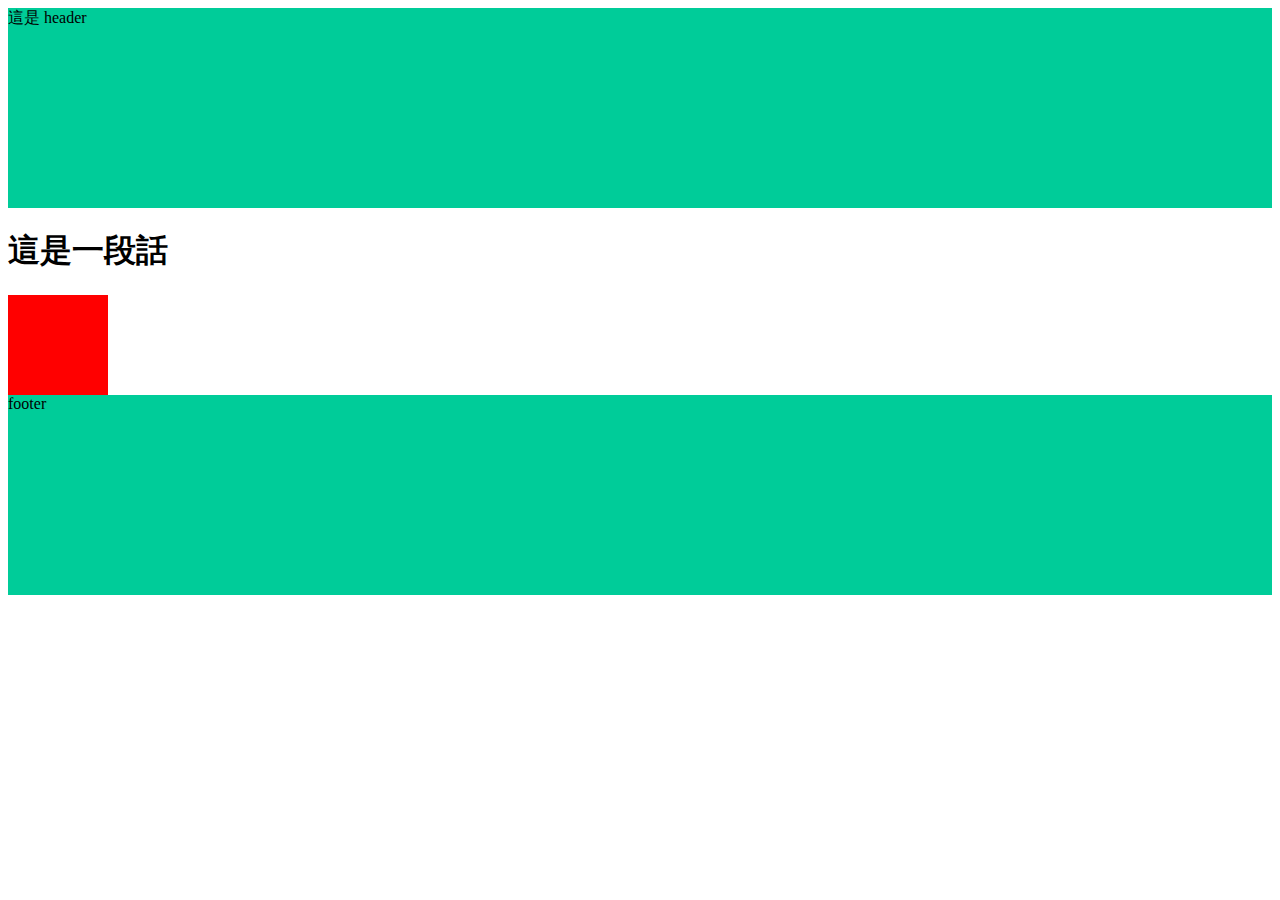
==== index.html @ 110926a9 "Update 2021-07-11T13:40:44.029Z" ====
<!DOCTYPE html>
<html lang="en">

<head>
  <meta charset="UTF-8">
  <meta name="viewport" content="width=device-width, initial-scale=1.0">
  <meta http-equiv="X-UA-Compatible" content="ie=edge">
  <title>首頁</title>
  <link rel="stylesheet" href="./assets/style/all.css">
</head>

<body>
  <header class="header">
    這是 header
  </header>

  
<h1>
  這是一段話
</h1>

<div class="box"></div>

  <footer class="footer">
    footer
  </footer>
  <script src="./assets/js/vendors.js"></script>
  <script src="./assets/js/all.js"></script>
</body>

</html>
---- assets/style/all.css ----
.header {
  height: 200px;
  background-color: #00cc99; }

.footer {
  height: 200px;
  background-color: #00cc99; }

.box {
  width: 100px;
  height: 100px;
  background-color: red;
  display: -webkit-box;
  display: -ms-flexbox;
  display: flex;
  -webkit-transition: all 0.5s;
  -o-transition: all 0.5s;
  transition: all 0.5s; }
  .box:hover {
    width: 200px;
    background-color: #00cc99; }

/*# sourceMappingURL=all.css.map */
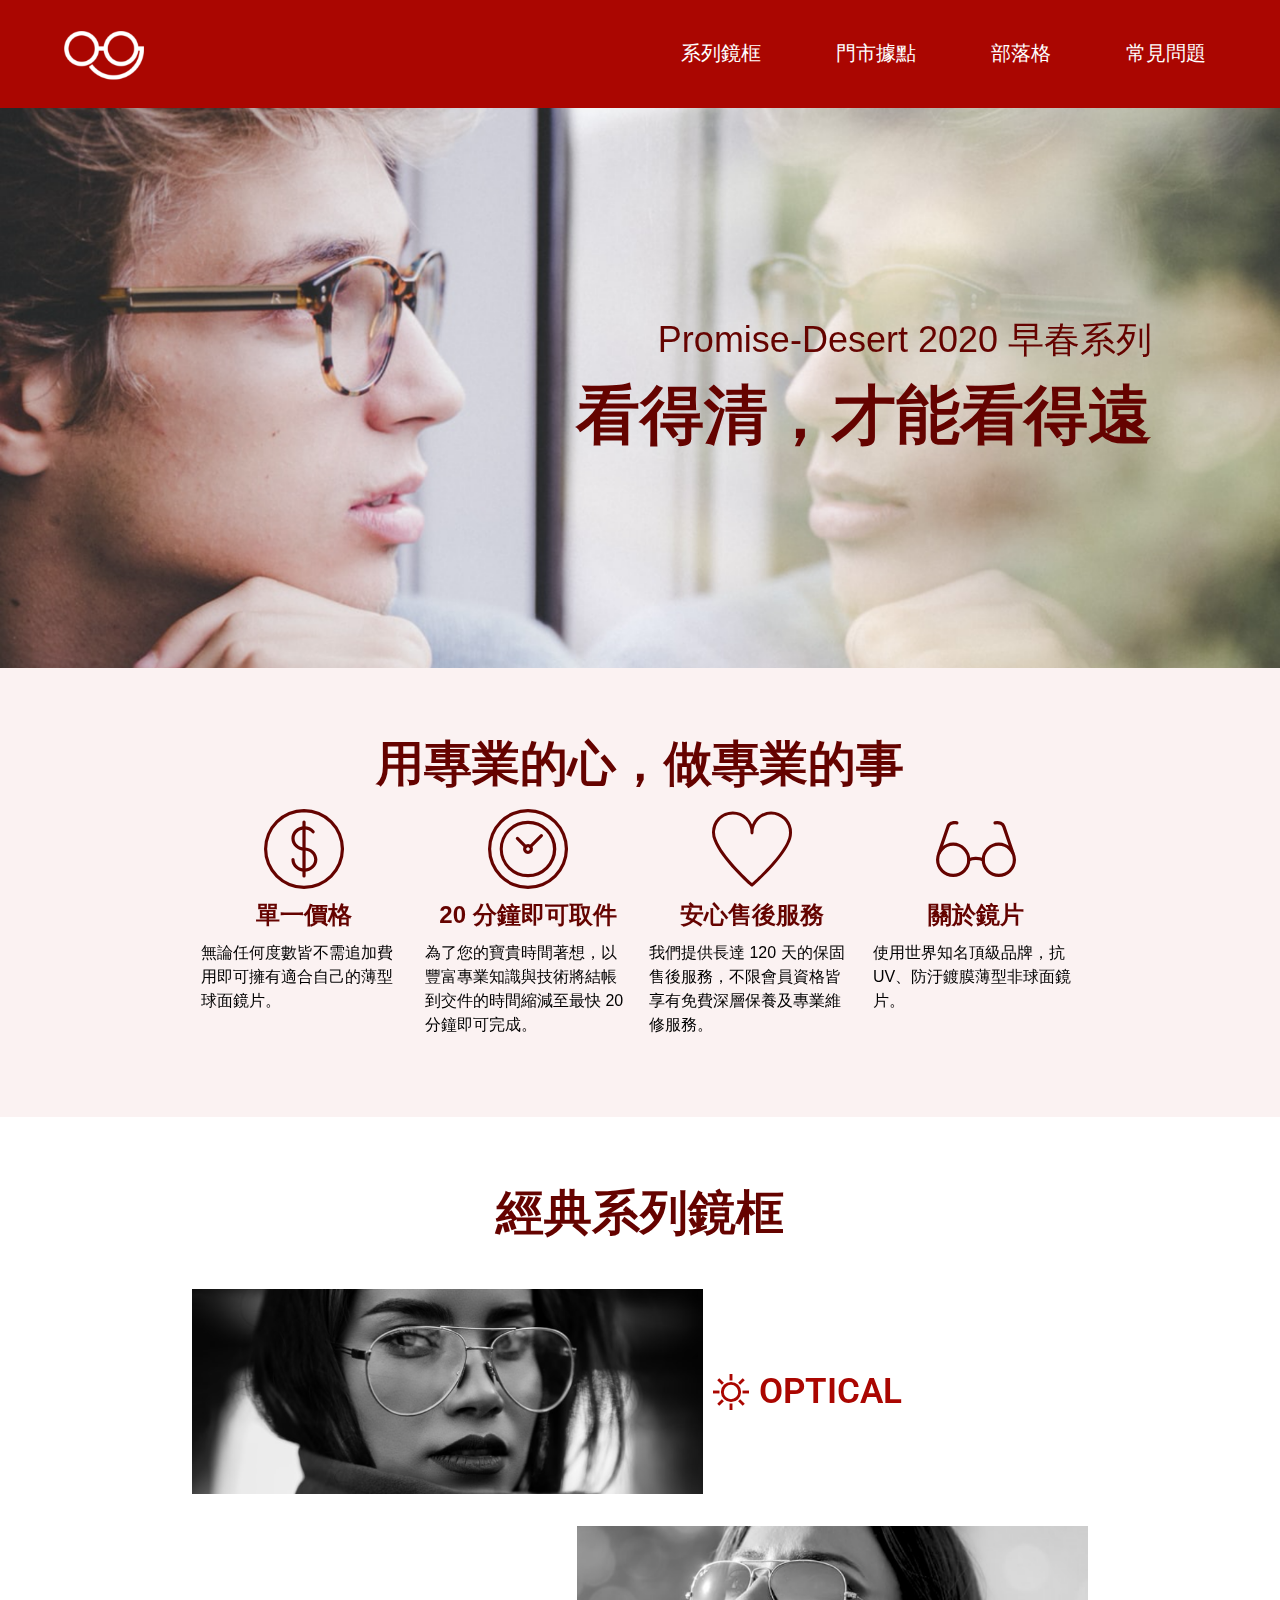
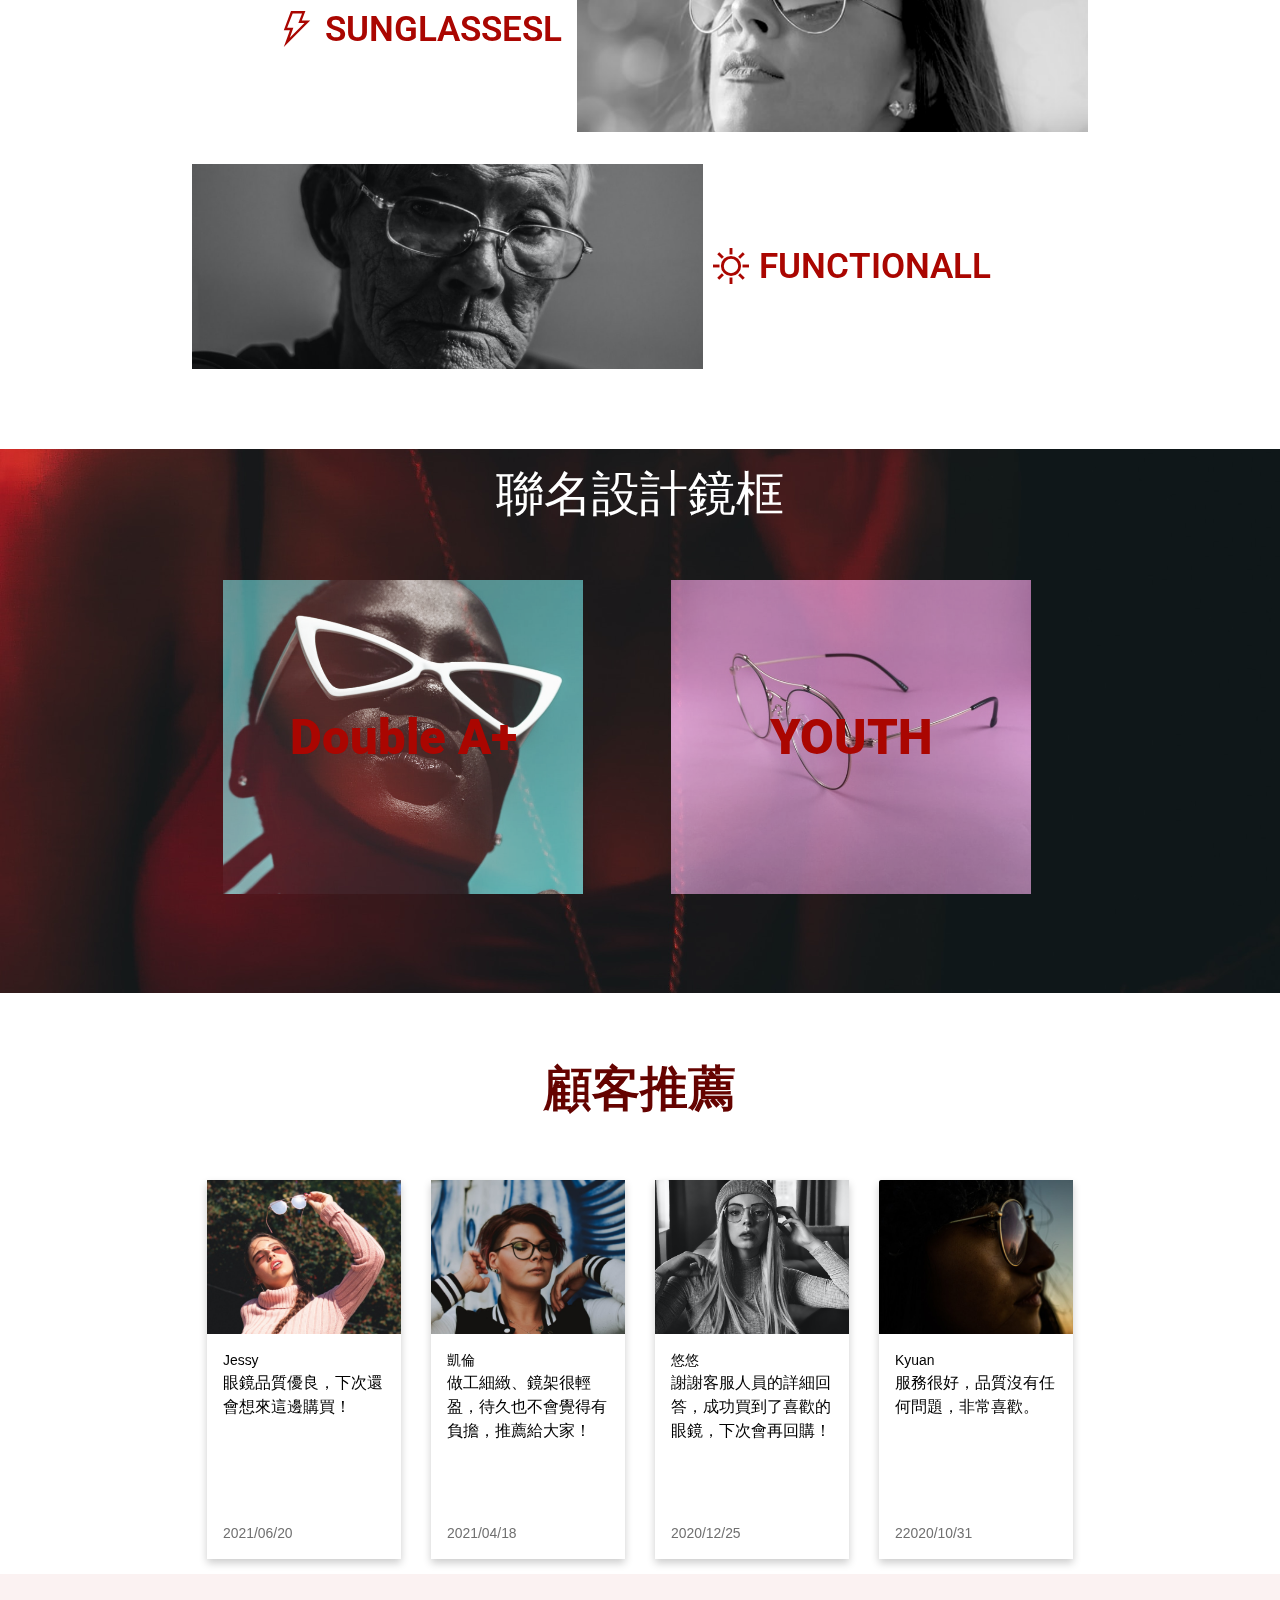
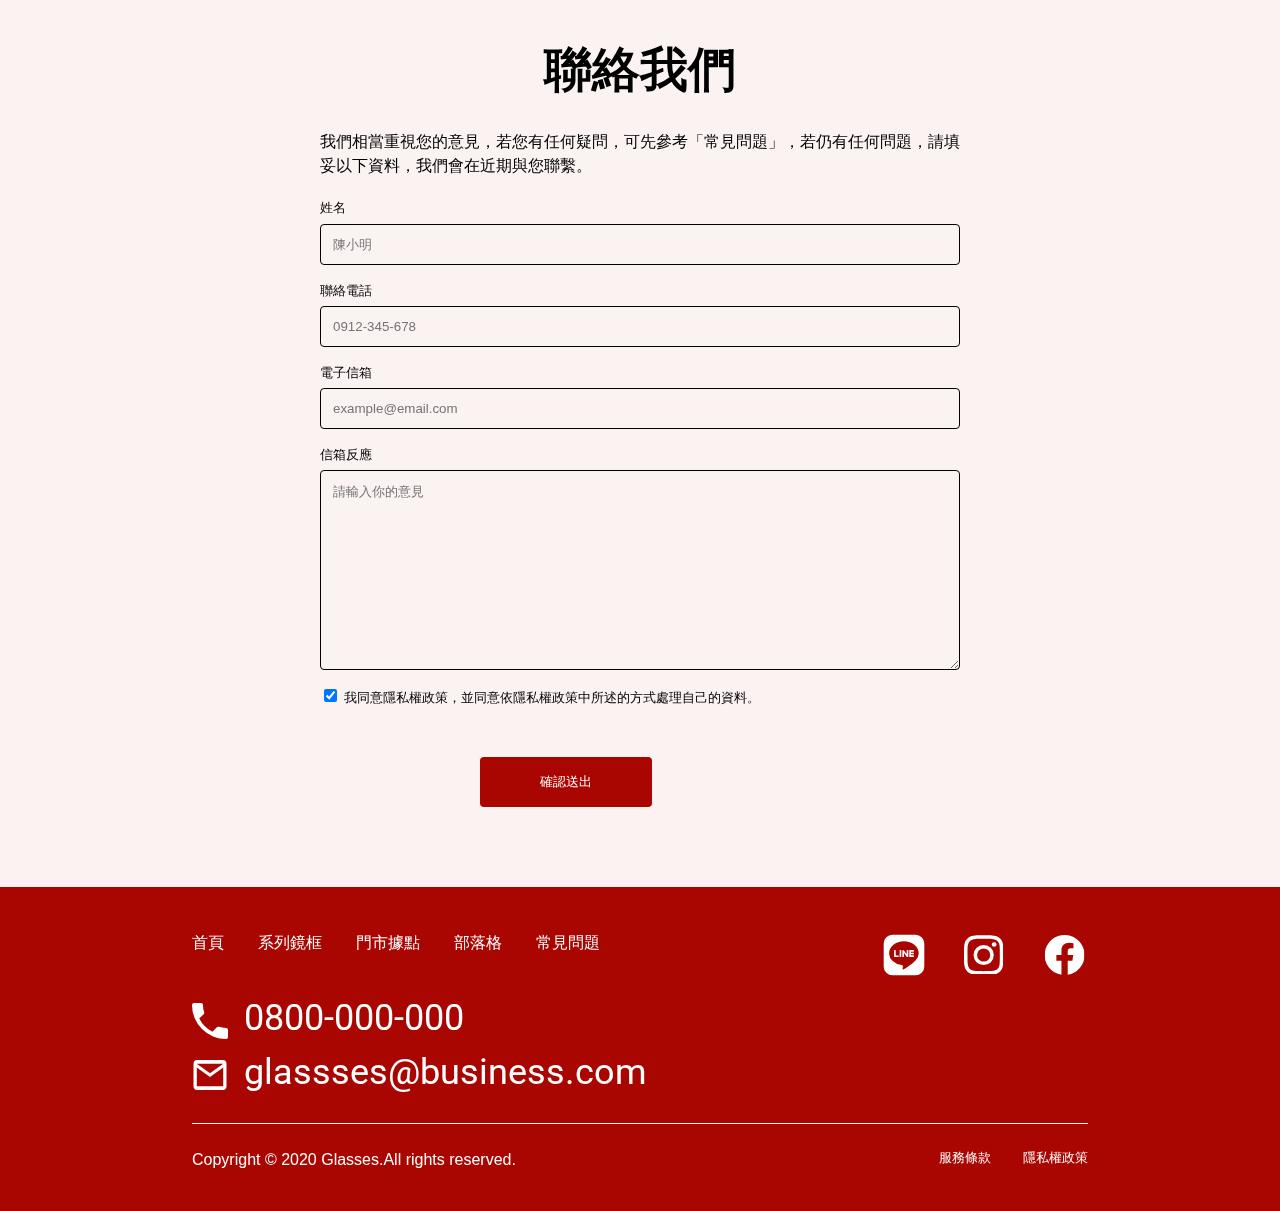
==== commit 8d1b404c: "Update 2021-08-01T08:15:22.195Z" ====
--- a/index.html
+++ b/index.html
@@ -11,18 +11,175 @@
 
 <body>
   <header class="header">
-    這是 header
+    <nav class="navber">
+      <img src="./assets/images/logo.png" alt="logo">
+      <div class="menu">
+        <ul>
+          <li><a href="#">系列鏡框</a></li>
+          <li><a href="#">門市據點</a></li>
+          <li><a href="#">部落格</a></li>
+          <li><a href="#">常見問題</a></li>
+        </ul>
+      </div>
+    </nav>
   </header>
+  
+<div class="container">
+  <div class="banner">
+    <img src="./assets/images/banner.png" alt="banner">
+    <div class="title">
+      <h3>Promise-Desert 2020 早春系列</h3>
+      <h1>看得清，才能看得遠</h1>
+    </div>
+  </div>
+  <div class="contain pt-60 md-pt-40 pb-80 md-pb-24">
+    <h2>用專業的心，做專業的事</h2>
+    <ul class="item-group">
+      <li class="item"><img class="mb-24" src="./assets/images/icon-dollar.svg" alt="">
+        <h4>單一價格</h4>
+        <p class="color_black">無論任何度數皆不需追加費用即可擁有適合自己的薄型球面鏡片。</p>
+      </li>
+      <li class="item"><img class="mb-24" src="./assets/images/icon-clock.svg" alt="">
+        <h4>20 分鐘即可取件</h4>
+        <p class="color_black">為了您的寶貴時間著想，以豐富專業知識與技術將結帳到交件的時間縮減至最快 20 分鐘即可完成。</p>
+      </li>
+      <li class="item"><img class="mb-24" src="./assets/images/icon-heart.svg" alt="">
+        <h4>安心售後服務</h4>
+        <p class="color_black">我們提供長達 120 天的保固售後服務，不限會員資格皆享有免費深層保養及專業維修服務。</p>
+      </li>
+      <li class="item"><img class="mb-24" src="./assets/images/icon-glasses.svg" alt="">
+        <h4>關於鏡片</h4>
+        <p class="color_black">使用世界知名頂級品牌，抗UV、防汙鍍膜薄型非球面鏡片。</p>
+      </li>
+    </ul>
+  </div>
+  <div class="contain-white pt-60  mb-80 md-pt-40 ms-pt-20 ms-mb-20 ">
+    <h2 class="pt-40 md-pt-32 ms-pt-0 color_red700 ms-pb-20 ">經典系列鏡框</h2>
+    <div class="card_group">
+      <img src="./assets/images/product-1.png" alt=""> <a href="#"><i class="fa_isun">
+        </i>OPTICAL</a>
+    </div>
+    <div class="card_group md-card_group">
+      <a href="#"> <i class="fa_ithunder"></i>SUNGLASSESL</a><img src="./assets/images/product-2.png" alt="">
+    </div>
+    <div class="card_group">
+      <img src="./assets/images/product-3.png" alt=""> <a href="#"><i class="fa_isun">
+        </i>FUNCTIONALL</a>
+    </div>
+  </div>
+  <div class="container_bg">
+    <div class="banner_design">
+      <img src="./assets/images/bg.png" alt="bg">
+      <h2 class="pt-40 color_red700 ">聯名設計鏡框</h2>
 
-  
-<h1>
-  這是一段話
-</h1>
+    </div>
+      
+    <div class="banner_item">
+      <div class="banner_group ">
+        <img class="opacity" src="./assets/images/product-8.png" alt=""> <span>Double A+</span>
+      </div>
+      <div class="banner_group">
+        <img class="opacity" src="./assets/images/product-9.png" alt=""> <span>YOUTH</span>
+      </div>
+    </div>
+  </div>
+  <div class="contain-white pt-60">
+    <h2 class="pt-40 color_red700">顧客推薦</h2>
 
-<div class="box"></div>
+    <div class="card_sever_group">
+      <div class="card">
+        <img src="./assets/images/rec-1.png" alt="">
+        <div class="text">
+          <h6 class="mb-8"> Jessy</h6>
+          <p>眼鏡品質優良，下次還會想來這邊購買！</p>
+          <h6 class="color_gary700 mt-52">2021/06/20</h6>
+        </div>
+      </div>
+      <div class="card">
+        <img src="./assets/images/rec-2.png" alt="">
+        <div class="text">
+          <h6 class="mb-8"> 凱倫</h6>
+          <p>做工細緻、鏡架很輕盈，待久也不會覺得有負擔，推薦給大家！</p>
+          <h6 class="color_gary700 mt-52">2021/04/18</h6>
+        </div>
+      </div>
+      <div class="card">
+        <img src="./assets/images/rec-3.png" alt="">
+        <div class="text">
+          <h6 class="mb-8"> 悠悠</h6>
+          <p>謝謝客服人員的詳細回答，成功買到了喜歡的眼鏡，下次會再回購！</p>
+          <h6 class="color_gary700 mt-52">2020/12/25</h6>
+        </div>
+      </div>
+      <div class="card">
+        <img src="./assets/images/rec-4.png" alt="">
+        <div class="text">
+          <h6 class="mb-8"> Kyuan</h6>
+          <p>服務很好，品質沒有任何問題，非常喜歡。</p>
+          <h6 class="color_gary700 mt-52">22020/10/31</h6>
+        </div>
+      </div>
+    </div>
+  </div>
+  <div class="contain pt-60 pb-80 ">
+    <h2 class="color_black">聯絡我們</h2>
+    <div class="input_text color_black">
+      <p>我們相當重視您的意見，若您有任何疑問，可先參考「常見問題」，若仍有任何問題，請填妥以下資料，我們會在近期與您聯繫。</p>
+      <div class="container_form">
+        <form action="">
+          <label for="fname">姓名</label>
+          <input type="text" id="fname" name="name" placeholder="陳小明">
+          <label for="tel">聯絡電話</label>
+          <input type="text" id="tel" name="tel" placeholder="0912-345-678">
+          <label for="Email">電子信箱</label>
+          <input type="text" id="tel" name="tel" placeholder="example@email.com">
+          <label for="subject">信箱反應</label>
+          <textarea id="subject" name="subject" placeholder="請輸入你的意見" style="height:200px"></textarea>
+          <label>
+            <input type="checkbox" checked="checked" name="remember" style="margin-bottom:15px">
+            我同意隱私權政策，並同意依隱私權政策中所述的方式處理自己的資料。
+          </label>
+           <div class="submit">
+            <input type="submit" value="確認送出">
+           </div>
+          
+        </form>
+      </div>
+
+
+    </div>
+
+  </div>
+
+
+
+
+
+
+
+</div>
 
   <footer class="footer">
-    footer
+    <div class="message">
+      <Ul class="product">
+        <li><a href="#">首頁</a></li>
+        <li><a href="#">系列鏡框</a></li>
+        <li><a href="#">門市據點</a></li>
+        <li><a href="#">部落格</a></li>
+        <li><a href="#">常見問題</a></li>
+        <li class="ig"><img src="./assets/images/icon-fb.svg" alt=""><img src="./assets/images/icon-ig.svg" alt=""><img
+            src="./assets/images/icon-line.svg" alt=""></li>
+      </Ul>
+      <ul class="connection">
+        <li><i class="fa_iphone  "></i>0800-000-000<a href="tel:+886-0800-000-000"></a></li>
+        <li><i class="fa_imail"></i>glassses@business.com<a href="mailto:glassses@business.com"></a></li>
+      </ul>
+      <ul class="Copyright">
+        <p>Copyright © 2020 Glasses.All rights reserved.</p>
+        <li class="right">隱私權政策</li>
+        <li>服務條款</li>
+      </ul>
+    </div>
   </footer>
   <script src="./assets/js/vendors.js"></script>
   <script src="./assets/js/all.js"></script>
--- a/assets/style/all.css
+++ b/assets/style/all.css
@@ -1,23 +1,845 @@
+/* http://meyerweb.com/eric/tools/css/reset/ 
+   v2.0 | 20110126
+   License: none (public domain)
+*/
+@import url("https://fonts.googleapis.com/css2?family=Roboto:ital,wght@0,500;0,700;1,900&display=swap");
+@import url("https://fonts.googleapis.com/css2?family=Roboto:ital,wght@0,500;0,700;1,900&display=swap");
+html,
+body,
+div,
+span,
+applet,
+object,
+iframe,
+h1,
+h2,
+h3,
+h4,
+h5,
+h6,
+p,
+blockquote,
+pre,
+a,
+abbr,
+acronym,
+address,
+big,
+cite,
+code,
+del,
+dfn,
+em,
+img,
+ins,
+kbd,
+q,
+s,
+samp,
+small,
+strike,
+strong,
+sub,
+sup,
+tt,
+var,
+b,
+u,
+i,
+center,
+dl,
+dt,
+dd,
+ol,
+ul,
+li,
+fieldset,
+form,
+label,
+legend,
+table,
+caption,
+tbody,
+tfoot,
+thead,
+tr,
+th,
+td,
+article,
+aside,
+canvas,
+details,
+embed,
+figure,
+figcaption,
+footer,
+header,
+hgroup,
+menu,
+nav,
+output,
+ruby,
+section,
+summary,
+time,
+mark,
+audio,
+video {
+  margin: 0;
+  padding: 0;
+  border: 0;
+  font-size: 100%;
+  font: inherit;
+  vertical-align: baseline; }
+
+/* HTML5 display-role reset for older browsers */
+article,
+aside,
+details,
+figcaption,
+figure,
+footer,
+header,
+hgroup,
+menu,
+nav,
+section {
+  display: block; }
+
+body {
+  line-height: 1; }
+
+ol,
+ul {
+  list-style: none; }
+
+blockquote,
+q {
+  quotes: none; }
+
+blockquote:before,
+blockquote:after,
+q:before,
+q:after {
+  content: '';
+  content: none; }
+
+table {
+  border-collapse: collapse;
+  border-spacing: 0; }
+
+:root {
+  --red700: #650300;
+  --red300: #AA0601;
+  --red100: #fbf2f2;
+  --white: #FFFFFF;
+  --black: #000;
+  --gray300: #DEE2E6;
+  --gray400: #00000029;
+  --gray700: #707070;
+  --gray900: #212529;
+  --font-size: 16px;
+  --font-family-Roboto: 'Roboto', sans-serif; }
+
+body {
+  line-height: 1.5;
+  font-family: 'Noto Sans TC', sans-serif; }
+
+h1 {
+  font-size: 4rem;
+  font-weight: 700; }
+
+h2 {
+  font-size: 3rem; }
+
+h3 {
+  font-family: 'Noto Sans TC', sans-serif;
+  font-size: 2.25rem;
+  font-weight: 50; }
+
+h4 {
+  font-size: 1.5rem; }
+
+h5 {
+  font-size: 1.25rem; }
+
+h6 {
+  font-size: 0.87rem;
+  font-weight: 350; }
+
+p {
+  font-family: 'Noto Sans TC',sans-serif;
+  font-size: 1rem;
+  font-weight: 200; }
+
+@media (max-width: 768px) {
+  h1 {
+    font-size: 3rem;
+    font-weight: 700; }
+  h2 {
+    font-size: 2rem; }
+  h3 {
+    font-size: 1.25rem; } }
+
+@media (max-width: 414px) {
+  h1 {
+    font-size: 2rem;
+    font-weight: 700; }
+  h2 {
+    font-size: 1.5rem; }
+  h3 {
+    font-size: 1rem; }
+  h4 {
+    font-size: 1.5rem; } }
+
+.mt-60 {
+  margin-top: 60px; }
+
+.pt-60 {
+  padding-top: 60px; }
+
+.mb-32 {
+  margin-bottom: 32px; }
+
+.pb-8 {
+  margin-bottom: 8px; }
+
+.mb-80 {
+  margin-bottom: 80px; }
+
+.pt-40 {
+  padding-bottom: 40px; }
+
+.mb-24 {
+  margin-bottom: 24px; }
+
+.mr-30 {
+  margin-right: 30px; }
+
+.ml-150 {
+  margin-left: 150px; }
+
+.mt-52 {
+  margin-top: 52px; }
+
+.pr-40 {
+  padding-right: 40px; }
+
+.pb-80 {
+  padding-bottom: 80px; }
+
+.color_red700 {
+  color: var(--red700); }
+
+.color_black {
+  color: var(--black); }
+
+.color_gary700 {
+  color: var(--gray700); }
+
+.fa_isun {
+  background-image: url(/assets/images/icon-sun.svg);
+  background-size: 36px 36px;
+  width: 36px;
+  height: 36px;
+  display: inline-block;
+  margin-left: 10px;
+  margin-right: 10px; }
+
+.fa_ithunder {
+  background-image: url(/assets/images/icon-thunder.svg);
+  background-repeat: no-repeat;
+  background-position: center center;
+  background-size: 36px 36px;
+  width: 36px;
+  height: 36px;
+  display: inline-block;
+  margin-left: 10px;
+  margin-right: 10px; }
+
+.fa_iphone {
+  background-image: url(/assets/images/icon-phone.svg);
+  background-repeat: no-repeat;
+  background-position: center center;
+  background-size: 36px 36px;
+  width: 36px;
+  height: 36px;
+  display: inline-block;
+  vertical-align: middle;
+  margin-right: 16px; }
+
+.fa_imail {
+  background-image: url(/assets/images/icon-mail.svg);
+  background-repeat: no-repeat;
+  background-position: center center;
+  background-size: 36px 36px;
+  width: 36px;
+  height: 36px;
+  display: inline-block;
+  vertical-align: middle;
+  margin-right: 16px; }
+
+@media (max-width: 768px) {
+  .md-pt-40 {
+    padding-top: 40px; }
+  .md-pb-24 {
+    padding-bottom: 24px; }
+  .md-pt-40 {
+    padding-top: 40px; }
+  .md-pt-32 {
+    padding-top: 32px; }
+  .fa_iphone {
+    background-size: 18px 18px; }
+  .fa_imail {
+    background-size: 18px 18px; } }
+
+@media (max-width: 414px) {
+  .ms-pt-0 {
+    padding-top: 0; }
+  .ms-pt-20 {
+    padding-top: 20px; }
+  .ms-pb-20 {
+    padding-bottom: 20px; }
+  .ms-mb-20 {
+    margin-bottom: 20px; }
+  .fa_iphone {
+    margin-right: 0; }
+  .fa_imail {
+    margin-right: 0;
+    padding-bottom: 16px; } }
+
 .header {
-  height: 200px;
-  background-color: #00cc99; }
+  width: 100%;
+  position: fixed;
+  z-index: 999;
+  top: 0; }
+
+.navber {
+  height: 108px;
+  background-color: var(--red300);
+  margin: 0 auto; }
+
+.navber img {
+  width: 80px;
+  height: 49px;
+  float: left;
+  padding-top: 31px;
+  padding-bottom: 19px;
+  padding-left: 5vw; }
+
+.menu {
+  font-size: 0;
+  float: right;
+  padding-top: 38px;
+  padding-bottom: 40px;
+  padding-right: 5vw; }
+
+.menu a {
+  color: var(--white);
+  text-decoration: none;
+  padding: 20px 10px; }
+
+.menu li {
+  display: inline;
+  font-size: 1.25rem;
+  margin-left: 4.3vw; }
+
+.navber li :hover {
+  background-color: var(--red700);
+  opacity: 0.5; }
 
 .footer {
-  height: 200px;
-  background-color: #00cc99; }
-
-.box {
-  width: 100px;
-  height: 100px;
-  background-color: red;
+  width: 100%;
+  background-color: var(--red300); }
+
+.message {
+  width: 70%;
+  margin: 0 auto;
+  padding-top: 44px;
+  padding-bottom: 39px;
+  color: var(--white); }
+
+.product li {
+  display: inline;
+  font-size: 1rem;
+  margin-right: 2.3vw; }
+
+.product a {
+  color: var(--white);
+  text-decoration: none; }
+
+.ig img {
+  padding-left: 32px;
+  float: right; }
+
+.connection {
+  font-family: var(--font-family-Roboto);
+  margin-top: 36px;
+  font-size: 2.25rem;
+  margin-bottom: 24px;
+  padding-bottom: 24px;
+  border-bottom: var(--white) 1px solid;
+  line-height: 1.5; }
+
+.Copyright {
+  font-size: 1rem; }
+
+.Copyright li {
+  display: inline;
+  float: right;
+  padding-left: 32px;
+  font-size: 0.8rem; }
+
+.Copyright p {
+  display: inline; }
+
+@media (max-width: 768px) {
+  .connection {
+    font-size: 1.25rem;
+    font-weight: 100; } }
+
+@media (max-width: 414px) {
+  .menu {
+    padding-top: 10px;
+    padding-bottom: 0;
+    padding-right: 0;
+    float: none; }
+  .menu a {
+    vertical-align: middle;
+    padding: 0; }
+  .menu li :hover {
+    background-color: var(--red100);
+    color: var(--red700);
+    display: block;
+    width: 382px;
+    height: 41px; }
+  .navber {
+    text-align: center;
+    height: 140px; }
+  .navber img {
+    width: 48px;
+    height: 29px;
+    padding-top: 10px;
+    padding-bottom: 0;
+    padding-left: 0;
+    float: none; }
+  .menu ul {
+    text-align: center;
+    display: -webkit-box;
+    display: -ms-flexbox;
+    display: flex;
+    -webkit-box-orient: horizontal;
+    -webkit-box-direction: normal;
+        -ms-flex-direction: row;
+            flex-direction: row;
+    -ms-flex-wrap: wrap;
+        flex-wrap: wrap;
+    -webkit-box-pack: justify;
+        -ms-flex-pack: justify;
+            justify-content: space-between; }
+  .menu li {
+    border: 1px #fff solid;
+    width: 49.5%;
+    height: 41px;
+    margin-left: 0; }
+  .connection {
+    font-size: 1rem;
+    display: inline; }
+  .ig img {
+    margin-left: -4px; }
+  .Copyright {
+    padding-top: 16px;
+    border-top: var(--white) 1px solid; }
+  .Copyright p {
+    font-size: 0.8rem; }
+  .Copyright li {
+    display: block;
+    float: none;
+    padding-left: 0;
+    line-height: 2;
+    font-weight: 50; } }
+
+@media (max-width: 396px) {
+  .menu li {
+    width: 49.4%; } }
+
+@media (max-width: 330px) {
+  .menu li {
+    width: 49.3%; } }
+
+.container {
+  clear: both;
+  width: 100%;
+  padding-top: 108px;
+  margin: 0 auto; }
+
+.banner {
+  position: relative;
   display: -webkit-box;
   display: -ms-flexbox;
   display: flex;
-  -webkit-transition: all 0.5s;
-  -o-transition: all 0.5s;
-  transition: all 0.5s; }
-  .box:hover {
-    width: 200px;
-    background-color: #00cc99; }
+  -webkit-box-align: center;
+      -ms-flex-align: center;
+          align-items: center;
+  -webkit-box-pack: end;
+      -ms-flex-pack: end;
+          justify-content: flex-end; }
+
+.banner img {
+  width: 100%;
+  height: 100%;
+  -o-object-fit: cover;
+     object-fit: cover;
+  display: block; }
+
+.title {
+  position: absolute;
+  color: var(--red700);
+  margin-right: 10%;
+  text-align: right; }
+
+.item-group {
+  display: -webkit-inline-box;
+  display: -ms-inline-flexbox;
+  display: inline-flex;
+  width: 70%;
+  margin-top: 1vh; }
+
+.item {
+  width: 23.5%;
+  margin-left: 1%;
+  margin-right: 1%; }
+
+.item-group img {
+  display: block;
+  margin: 0 auto;
+  width: 80px;
+  height: 80px;
+  margin-bottom: 8px; }
+
+.item-group p {
+  text-align: left;
+  margin-top: 8px; }
+
+.contain {
+  margin: 0 auto;
+  font-size: 0;
+  background-color: var(--red100);
+  color: var(--red700);
+  font-weight: 600;
+  text-align: center; }
+
+.contain-white {
+  width: 100%;
+  text-align: center;
+  font-weight: 600; }
+
+.card_group {
+  width: 70%;
+  margin: 0 auto;
+  display: -webkit-box;
+  display: -ms-flexbox;
+  display: flex;
+  -webkit-box-align: center;
+      -ms-flex-align: center;
+          align-items: center;
+  -ms-flex-wrap: nowrap;
+      flex-wrap: nowrap;
+  margin-bottom: 32px;
+  -webkit-box-pack: space-evenly;
+      -ms-flex-pack: space-evenly;
+          justify-content: space-evenly; }
+
+.card_group img {
+  width: 57%;
+  display: block; }
+
+.card_group a {
+  font-family: var(--font-family-Roboto);
+  font-size: 2.75vw;
+  color: var(--red300);
+  text-decoration: none;
+  white-space: nowrap;
+  display: -webkit-box;
+  display: -ms-flexbox;
+  display: flex;
+  -webkit-box-align: center;
+      -ms-flex-align: center;
+          align-items: center;
+  margin-right: auto; }
+
+.card_group a:nth-child(odd) {
+  margin-left: 6vw; }
+
+.card_group a :hover {
+  background-color: var(--red100); }
+
+.container_bg {
+  position: relative; }
+
+.banner_design {
+  width: 100%;
+  height: 60.5vh;
+  position: relative;
+  overflow: hidden;
+  display: -webkit-box;
+  display: -ms-flexbox;
+  display: flex;
+  -webkit-box-pack: center;
+      -ms-flex-pack: center;
+          justify-content: center; }
+
+.banner_design img {
+  position: absolute;
+  top: 50%;
+  left: 50%;
+  display: block;
+  min-width: 100%;
+  min-height: 100%;
+  -webkit-transform: translate(-50%, -50%);
+      -ms-transform: translate(-50%, -50%);
+          transform: translate(-50%, -50%); }
+
+.banner_design h2 {
+  position: absolute;
+  margin-top: 1vh;
+  color: var(--white); }
+
+.banner_group {
+  width: 100%;
+  position: relative;
+  text-align: center;
+  font-size: 0; }
+
+.banner_group span {
+  font-size: 3.86vw;
+  color: var(--red300);
+  font-family: var(--font-family-Roboto);
+  font-weight: 900;
+  position: absolute;
+  top: 50%;
+  left: 50%;
+  -webkit-transform: translate(-50%, -50%);
+      -ms-transform: translate(-50%, -50%);
+          transform: translate(-50%, -50%);
+  white-space: nowrap; }
+
+.banner_group img {
+  width: 80.4%;
+  -o-object-fit: cover;
+     object-fit: cover;
+  -webkit-filter: saturate(0.5);
+          filter: saturate(0.5);
+  mix-blend-mode: screen; }
+
+.banner_item {
+  width: 70%;
+  display: -webkit-box;
+  display: -ms-flexbox;
+  display: flex;
+  position: absolute;
+  top: 24%;
+  left: 14%; }
+
+.opacity {
+  background: var(--white);
+  height: 100%; }
+
+.card_sever_group {
+  width: 70%;
+  margin: 0 auto;
+  display: -webkit-box;
+  display: -ms-flexbox;
+  display: flex; }
+
+.card {
+  width: 25%;
+  margin: 15px;
+  background-color: var(--white);
+  -webkit-box-shadow: 0 4px 8px 0 rgba(0, 0, 0, 0.2);
+          box-shadow: 0 4px 8px 0 rgba(0, 0, 0, 0.2); }
+
+.text {
+  text-align: left;
+  padding: 1rem;
+  color: var(--black); }
+
+.card img {
+  width: 100%;
+  vertical-align: middle;
+  display: block; }
+
+.text p {
+  overflow: hidden;
+  -o-text-overflow: ellipsis;
+     text-overflow: ellipsis;
+  height: 100px; }
+
+input[type="text"],
+textarea {
+  width: 100%;
+  padding: 12px;
+  border: 1px solid var(--black);
+  border-radius: 4px;
+  -webkit-box-sizing: border-box;
+          box-sizing: border-box;
+  margin-top: 6px;
+  margin-bottom: 16px;
+  resize: vertical;
+  background-color: var(--red100); }
+
+.submit {
+  text-align: center;
+  margin-left: 25%;
+  margin-right: 25%; }
+
+input[type="submit"] {
+  background-color: var(--red300);
+  color: white;
+  padding: 16px 60px;
+  border: none;
+  border-radius: 4px;
+  cursor: pointer;
+  display: block;
+  margin-top: 40px; }
+
+input[type="submit"]:hover {
+  background-color: var(--red700); }
+
+.input_text {
+  width: 50%;
+  margin: 0 auto;
+  text-align: left;
+  margin-top: 24px; }
+
+label {
+  font-size: 0.8rem;
+  color: var(--black);
+  font-weight: 200; }
+
+.container_form {
+  margin-top: 20px;
+  text-align: left; }
+
+@media (max-width: 768px) {
+  .banner {
+    max-width: 768px;
+    height: 840px; }
+  .item-group {
+    -webkit-box-orient: horizontal;
+    -webkit-box-direction: normal;
+        -ms-flex-direction: row;
+            flex-direction: row;
+    -ms-flex-wrap: wrap;
+        flex-wrap: wrap;
+    -webkit-box-pack: justify;
+        -ms-flex-pack: justify;
+            justify-content: space-between; }
+  .item {
+    width: 45.5%;
+    margin-bottom: 2rem; }
+  .card_group a {
+    font-size: 1.75rem; }
+  .banner_design {
+    height: 452px; }
+  .banner_design h2 {
+    margin-top: 40px; }
+  .banner_group img {
+    height: 278px; }
+  .banner_item {
+    width: 100%;
+    -ms-flex-pack: distribute;
+        justify-content: space-around;
+    left: 0; }
+  .card_sever_group {
+    width: 100%;
+    -ms-flex-wrap: wrap;
+        flex-wrap: wrap;
+    -webkit-box-pack: space-evenly;
+        -ms-flex-pack: space-evenly;
+            justify-content: space-evenly; }
+  .card {
+    width: 330px; }
+  .ig img {
+    width: 24px;
+    height: 24px;
+    padding-left: 20px; }
+  .product li {
+    margin-right: 40px; }
+  .message {
+    width: 90%; }
+  .card_group {
+    width: 90%; }
+  .md-card_group {
+    width: 90%;
+    margin: 0 auto;
+    display: -webkit-box;
+    display: -ms-flexbox;
+    display: flex;
+    -webkit-box-align: center;
+        -ms-flex-align: center;
+            align-items: center;
+    -ms-flex-wrap: nowrap;
+        flex-wrap: nowrap;
+    margin-bottom: 32px;
+    -webkit-box-pack: space-evenly;
+        -ms-flex-pack: space-evenly;
+            justify-content: space-evenly;
+    -webkit-box-orient: horizontal;
+    -webkit-box-direction: reverse;
+        -ms-flex-direction: row-reverse;
+            flex-direction: row-reverse; }
+  .card_group a:nth-child(odd) {
+    margin-left: 0; }
+  .submit {
+    margin-left: 5%; } }
+
+@media (max-width: 414px) {
+  .container {
+    padding-top: 140px; }
+  .banner {
+    height: 394px; }
+  .item-group {
+    display: inline; }
+  .item {
+    margin: 0 auto;
+    padding-bottom: 40px; }
+  .card_group a {
+    position: absolute;
+    width: 90%;
+    -webkit-box-pack: center;
+        -ms-flex-pack: center;
+            justify-content: center; }
+  .card_group img {
+    width: 95%; }
+  .banner_design {
+    height: 719px; }
+  .banner_item {
+    -webkit-box-orient: vertical;
+    -webkit-box-direction: normal;
+        -ms-flex-direction: column;
+            flex-direction: column;
+    top: 12%; }
+  .banner_group img {
+    height: 291px; }
+  .opacity {
+    margin-bottom: 20px; }
+  .banner_group span {
+    font-size: 2rem; }
+  .input_text {
+    width: auto;
+    padding-left: 15px;
+    padding-right: 15px; }
+  .submit {
+    padding-left: 47px; }
+  .product li {
+    display: none; }
+  .product .ig {
+    display: block;
+    float: right; }
+  .message {
+    width: auto;
+    padding-left: 15px;
+    padding-right: 15px; } }
 
 /*# sourceMappingURL=all.css.map */
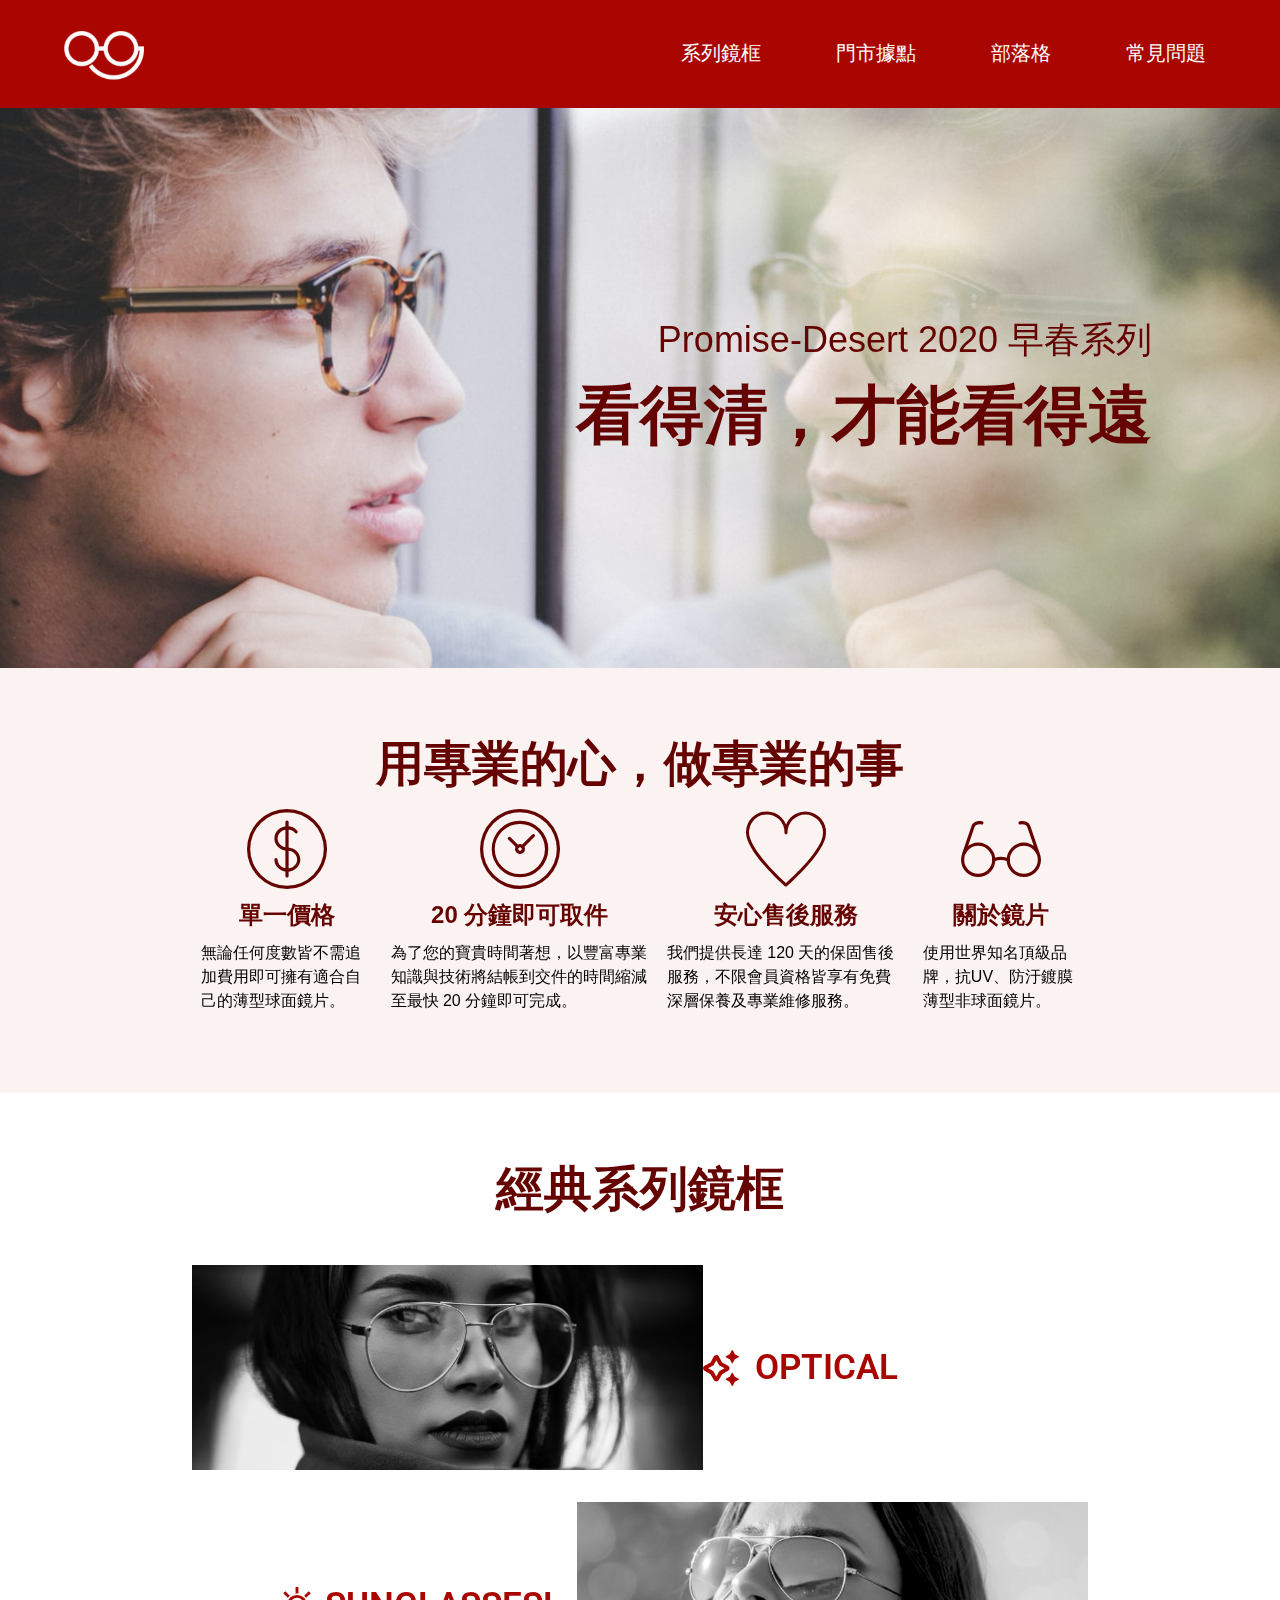
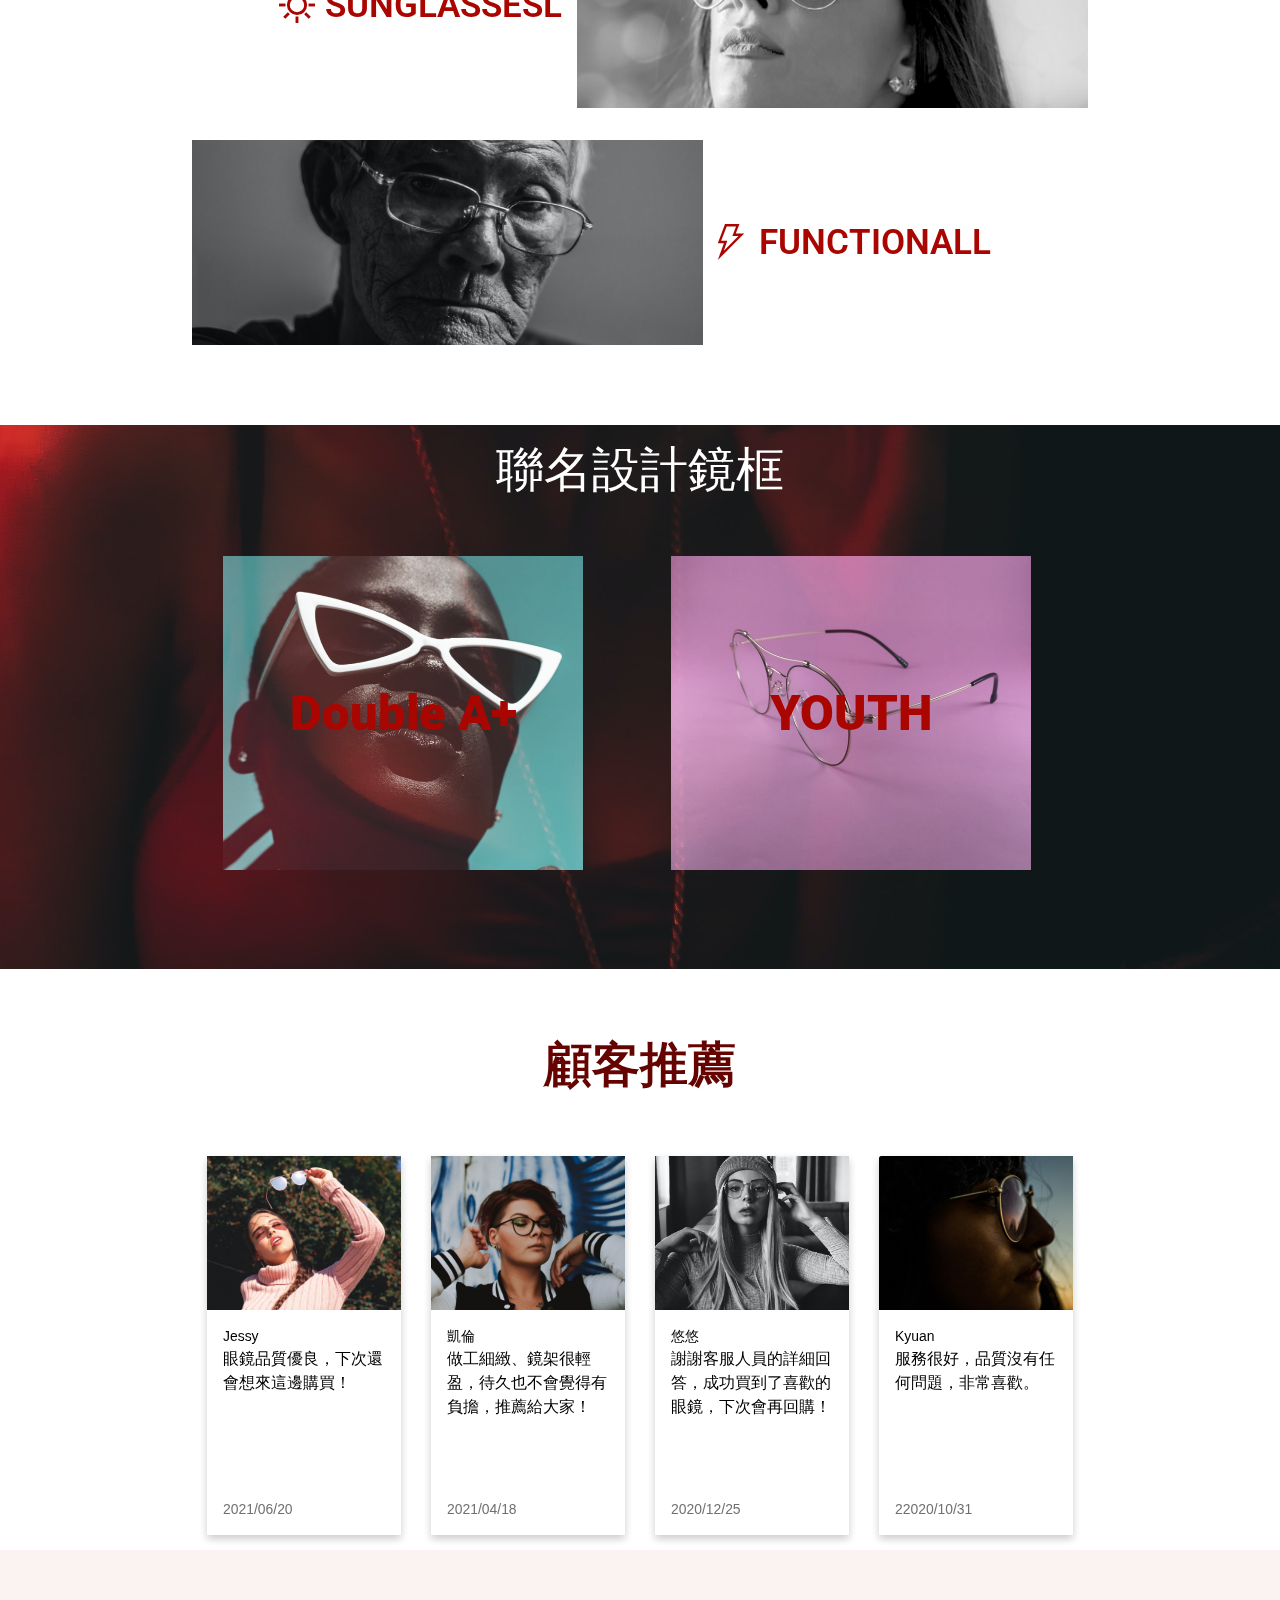
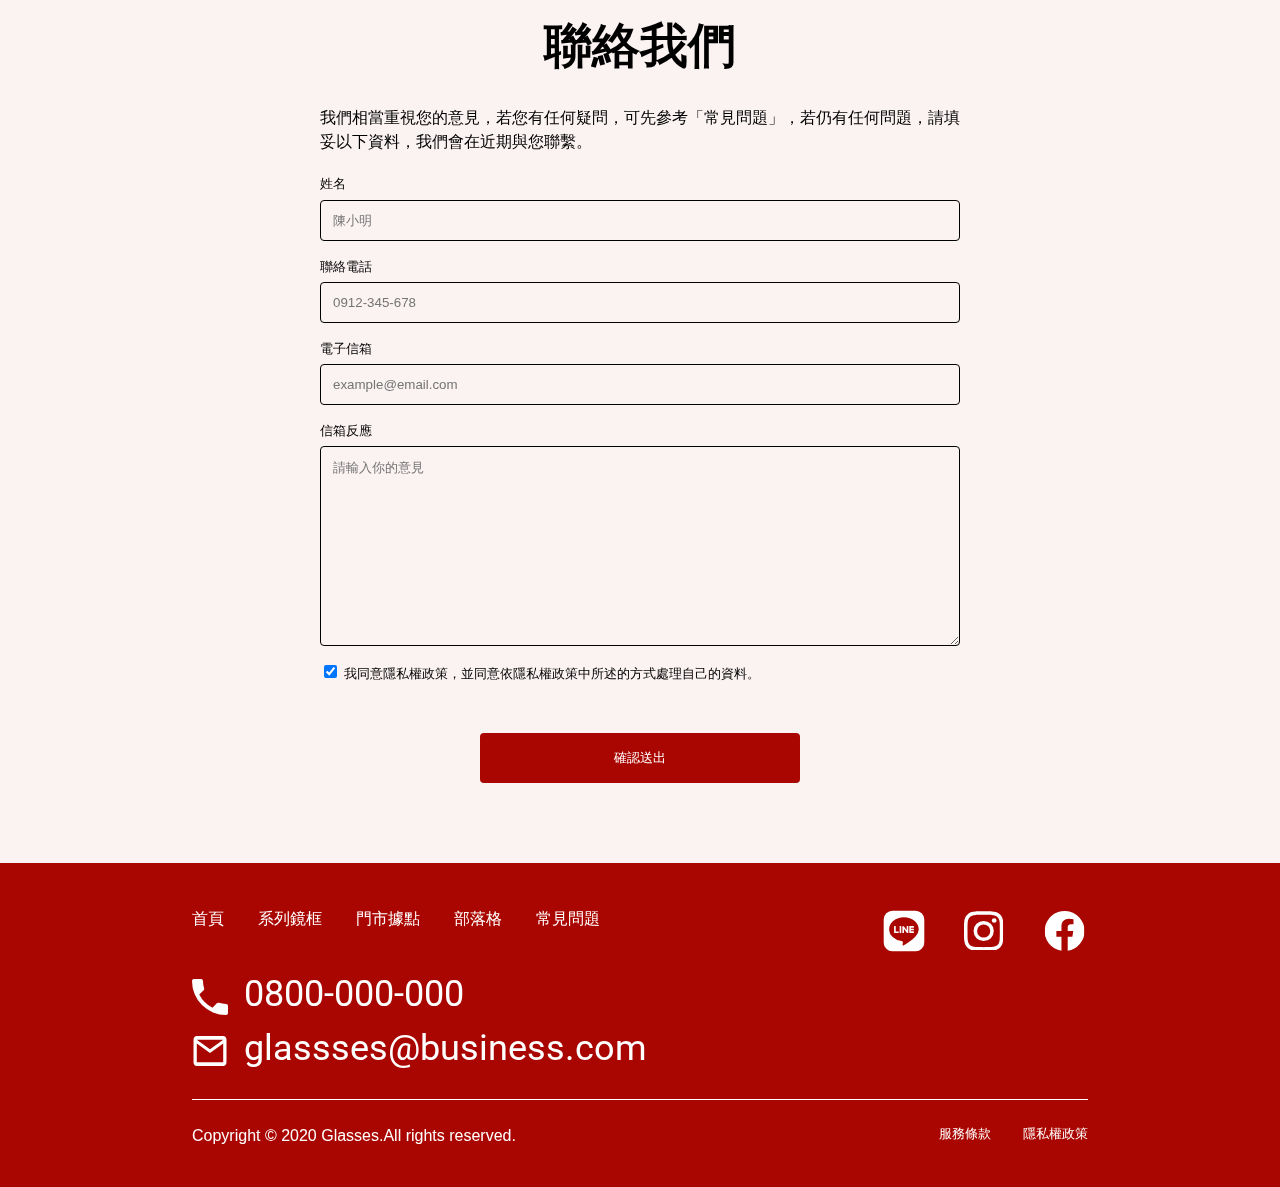
==== commit 4a254e1e: "Update 2021-08-02T14:09:49.580Z" ====
--- a/index.html
+++ b/index.html
@@ -12,10 +12,10 @@
 <body>
   <header class="header">
     <nav class="navber">
-      <img src="./assets/images/logo.png" alt="logo">
+      <a href="index.html"><img src="./assets/images/logo.png" alt="logo"></a>
       <div class="menu">
         <ul>
-          <li><a href="#">系列鏡框</a></li>
+          <li><a href="Product_sun.html">系列鏡框</a></li>
           <li><a href="#">門市據點</a></li>
           <li><a href="#">部落格</a></li>
           <li><a href="#">常見問題</a></li>
@@ -56,14 +56,14 @@
   <div class="contain-white pt-60  mb-80 md-pt-40 ms-pt-20 ms-mb-20 ">
     <h2 class="pt-40 md-pt-32 ms-pt-0 color_red700 ms-pb-20 ">經典系列鏡框</h2>
     <div class="card_group">
-      <img src="./assets/images/product-1.png" alt=""> <a href="#"><i class="fa_isun">
+      <img src="./assets/images/product-1.png" alt=""> <a href="#"><i class="fa_sparkles_red">
         </i>OPTICAL</a>
     </div>
     <div class="card_group md-card_group">
-      <a href="#"> <i class="fa_ithunder"></i>SUNGLASSESL</a><img src="./assets/images/product-2.png" alt="">
+      <a href="Product_sun.html"> <i class="fa_isun"></i>SUNGLASSESL</a><img src="./assets/images/product-2.png" alt="">
     </div>
     <div class="card_group">
-      <img src="./assets/images/product-3.png" alt=""> <a href="#"><i class="fa_isun">
+      <img src="./assets/images/product-3.png" alt=""> <a href="#"><i class="fa_ithunder ">
         </i>FUNCTIONALL</a>
     </div>
   </div>
@@ -71,9 +71,8 @@
     <div class="banner_design">
       <img src="./assets/images/bg.png" alt="bg">
       <h2 class="pt-40 color_red700 ">聯名設計鏡框</h2>
+    </div>
 
-    </div>
-      
     <div class="banner_item">
       <div class="banner_group ">
         <img class="opacity" src="./assets/images/product-8.png" alt=""> <span>Double A+</span>
@@ -139,31 +138,20 @@
             <input type="checkbox" checked="checked" name="remember" style="margin-bottom:15px">
             我同意隱私權政策，並同意依隱私權政策中所述的方式處理自己的資料。
           </label>
-           <div class="submit">
+          <div class="submit">
             <input type="submit" value="確認送出">
-           </div>
-          
+          </div>
         </form>
       </div>
-
-
     </div>
-
   </div>
-
-
-
-
-
-
-
 </div>
 
   <footer class="footer">
     <div class="message">
       <Ul class="product">
-        <li><a href="#">首頁</a></li>
-        <li><a href="#">系列鏡框</a></li>
+        <li><a href="index.html">首頁</a></li>
+        <li><a href="./Product_sun.html">系列鏡框</a></li>
         <li><a href="#">門市據點</a></li>
         <li><a href="#">部落格</a></li>
         <li><a href="#">常見問題</a></li>
--- a/assets/style/all.css
+++ b/assets/style/all.css
@@ -130,20 +130,20 @@
 
 :root {
   --red700: #650300;
-  --red300: #AA0601;
+  --red300: #aa0601;
   --red100: #fbf2f2;
-  --white: #FFFFFF;
+  --white: #ffffff;
   --black: #000;
-  --gray300: #DEE2E6;
+  --gray300: #dee2e6;
   --gray400: #00000029;
   --gray700: #707070;
   --gray900: #212529;
   --font-size: 16px;
-  --font-family-Roboto: 'Roboto', sans-serif; }
+  --font-family-Roboto: "Roboto", sans-serif; }
 
 body {
   line-height: 1.5;
-  font-family: 'Noto Sans TC', sans-serif; }
+  font-family: "Noto Sans TC", sans-serif; }
 
 h1 {
   font-size: 4rem;
@@ -153,7 +153,7 @@
   font-size: 3rem; }
 
 h3 {
-  font-family: 'Noto Sans TC', sans-serif;
+  font-family: "Noto Sans TC", sans-serif;
   font-size: 2.25rem;
   font-weight: 50; }
 
@@ -168,9 +168,27 @@
   font-weight: 350; }
 
 p {
-  font-family: 'Noto Sans TC',sans-serif;
+  font-family: "Noto Sans TC", sans-serif;
   font-size: 1rem;
   font-weight: 200; }
+
+.fs-1 {
+  font-size: 2.625rem; }
+
+.fs-2 {
+  font-size: 2rem; }
+
+.ff-R {
+  font-family: var(--font-family-Roboto); }
+
+.text-red300 {
+  color: var(--red300); }
+
+.float-and {
+  float: right; }
+
+.float-start {
+  float: left; }
 
 @media (max-width: 768px) {
   h1 {
@@ -238,7 +256,7 @@
   color: var(--gray700); }
 
 .fa_isun {
-  background-image: url(/assets/images/icon-sun.svg);
+  background-image: url(../images/icon-sun.svg);
   background-size: 36px 36px;
   width: 36px;
   height: 36px;
@@ -247,7 +265,7 @@
   margin-right: 10px; }
 
 .fa_ithunder {
-  background-image: url(/assets/images/icon-thunder.svg);
+  background-image: url(../images/icon-thunder.svg);
   background-repeat: no-repeat;
   background-position: center center;
   background-size: 36px 36px;
@@ -258,7 +276,7 @@
   margin-right: 10px; }
 
 .fa_iphone {
-  background-image: url(/assets/images/icon-phone.svg);
+  background-image: url(../images/icon-phone.svg);
   background-repeat: no-repeat;
   background-position: center center;
   background-size: 36px 36px;
@@ -269,7 +287,29 @@
   margin-right: 16px; }
 
 .fa_imail {
-  background-image: url(/assets/images/icon-mail.svg);
+  background-image: url(../images/icon-mail.svg);
+  background-repeat: no-repeat;
+  background-position: center center;
+  background-size: 36px 36px;
+  width: 36px;
+  height: 36px;
+  display: inline-block;
+  vertical-align: middle;
+  margin-right: 16px; }
+
+.fa_sparkles {
+  background-image: url(../images/sparkles.svg);
+  background-repeat: no-repeat;
+  background-position: center center;
+  background-size: 36px 36px;
+  width: 36px;
+  height: 36px;
+  display: inline-block;
+  vertical-align: middle;
+  margin-right: 1px; }
+
+.fa_sparkles_red {
+  background-image: url(../images/icon-sparkles-red.svg);
   background-repeat: no-repeat;
   background-position: center center;
   background-size: 36px 36px;
@@ -397,6 +437,10 @@
   .connection {
     font-size: 1.25rem;
     font-weight: 100; } }
+
+@media (max-width: 631px) {
+  .menu a {
+    padding: 0 0; } }
 
 @media (max-width: 414px) {
   .menu {
@@ -467,6 +511,142 @@
   .menu li {
     width: 49.3%; } }
 
+.product-menu a {
+  color: var(--black);
+  font-size: 2rem;
+  text-decoration: none;
+  padding: 10px 5px;
+  font-family: var(--font-family-Roboto); }
+
+.product-menu img {
+  vertical-align: middle;
+  padding-right: 5px; }
+
+.product-menu {
+  display: -webkit-box;
+  display: -ms-flexbox;
+  display: flex;
+  -webkit-box-pack: center;
+      -ms-flex-pack: center;
+          justify-content: center;
+  -webkit-box-align: center;
+      -ms-flex-align: center;
+          align-items: center; }
+
+.product-menu li {
+  width: 370px;
+  height: 88px;
+  display: -webkit-box;
+  display: -ms-flexbox;
+  display: flex;
+  -webkit-box-pack: center;
+      -ms-flex-pack: center;
+          justify-content: center;
+  cursor: pointer;
+  border: 1px solid #dcdcdc; }
+
+.product-menu li:hover {
+  border-bottom: 8px solid var(--red300);
+  -webkit-box-sizing: border-box;
+          box-sizing: border-box; }
+
+.product-menu li :active {
+  color: var(--red300); }
+
+.optical-banner img {
+  display: block;
+  max-width: 100%;
+  height: auto; }
+
+.banner-img {
+  width: calc(100vw / 2); }
+
+.optical-banner {
+  display: -webkit-box;
+  display: -ms-flexbox;
+  display: flex;
+  text-align: center; }
+
+.celluloid-box {
+  text-align: center;
+  padding-top: 80px; }
+
+.celluloid-product-group {
+  padding-top: 40px;
+  width: 70%; }
+
+.color-box-1 {
+  width: 24px;
+  height: 24px;
+  border-radius: 4px;
+  background-color: #5F3E2D; }
+
+.color-box-2 {
+  width: 24px;
+  height: 24px;
+  border-radius: 4px;
+  background-color: #B75929; }
+
+.celluloid-product img {
+  width: 282px; }
+
+.celluloid-product {
+  max-width: 282px;
+  margin-top: 20px;
+  margin-bottom: 104px; }
+
+.box span {
+  margin-right: 8px; }
+
+.celluloid-item {
+  display: -webkit-box;
+  display: -ms-flexbox;
+  display: flex;
+  -webkit-box-pack: justify;
+      -ms-flex-pack: justify;
+          justify-content: space-between; }
+
+.box {
+  display: -webkit-box;
+  display: -ms-flexbox;
+  display: flex; }
+
+.celluloid-product-group {
+  display: -webkit-box;
+  display: -ms-flexbox;
+  display: flex;
+  width: 70%;
+  margin: 0 auto;
+  -webkit-box-pack: space-evenly;
+      -ms-flex-pack: space-evenly;
+          justify-content: space-evenly;
+  -ms-flex-wrap: wrap;
+      flex-wrap: wrap; }
+
+.pagination {
+  display: inline-block;
+  padding: 0;
+  margin: 0;
+  margin-bottom: 120px; }
+
+.pagination li {
+  display: inline; }
+
+.pagination li a {
+  color: #555555;
+  float: left;
+  padding: 8px 16px;
+  text-decoration: none;
+  -webkit-transition: background-color .3s;
+  -o-transition: background-color .3s;
+  transition: background-color .3s;
+  border: 1px solid #555555; }
+
+.pagination li a.active {
+  background-color: #000000;
+  color: #fff;
+  border: 1 px solid  #555555; }
+
 .container {
   clear: both;
   width: 100%;
@@ -506,7 +686,6 @@
   margin-top: 1vh; }
 
 .item {
-  width: 23.5%;
   margin-left: 1%;
   margin-right: 1%; }
 
@@ -696,10 +875,11 @@
 input[type="submit"] {
   background-color: var(--red300);
   color: white;
-  padding: 16px 60px;
+  padding: 16px 58px;
   border: none;
   border-radius: 4px;
   cursor: pointer;
+  width: 100%;
   display: block;
   margin-top: 40px; }
 
@@ -790,9 +970,11 @@
         -ms-flex-direction: row-reverse;
             flex-direction: row-reverse; }
   .card_group a:nth-child(odd) {
-    margin-left: 0; }
-  .submit {
-    margin-left: 5%; } }
+    margin-left: 0; } }
+
+@media (max-width: 631px) {
+  .product li {
+    margin-right: 22px; } }
 
 @media (max-width: 414px) {
   .container {
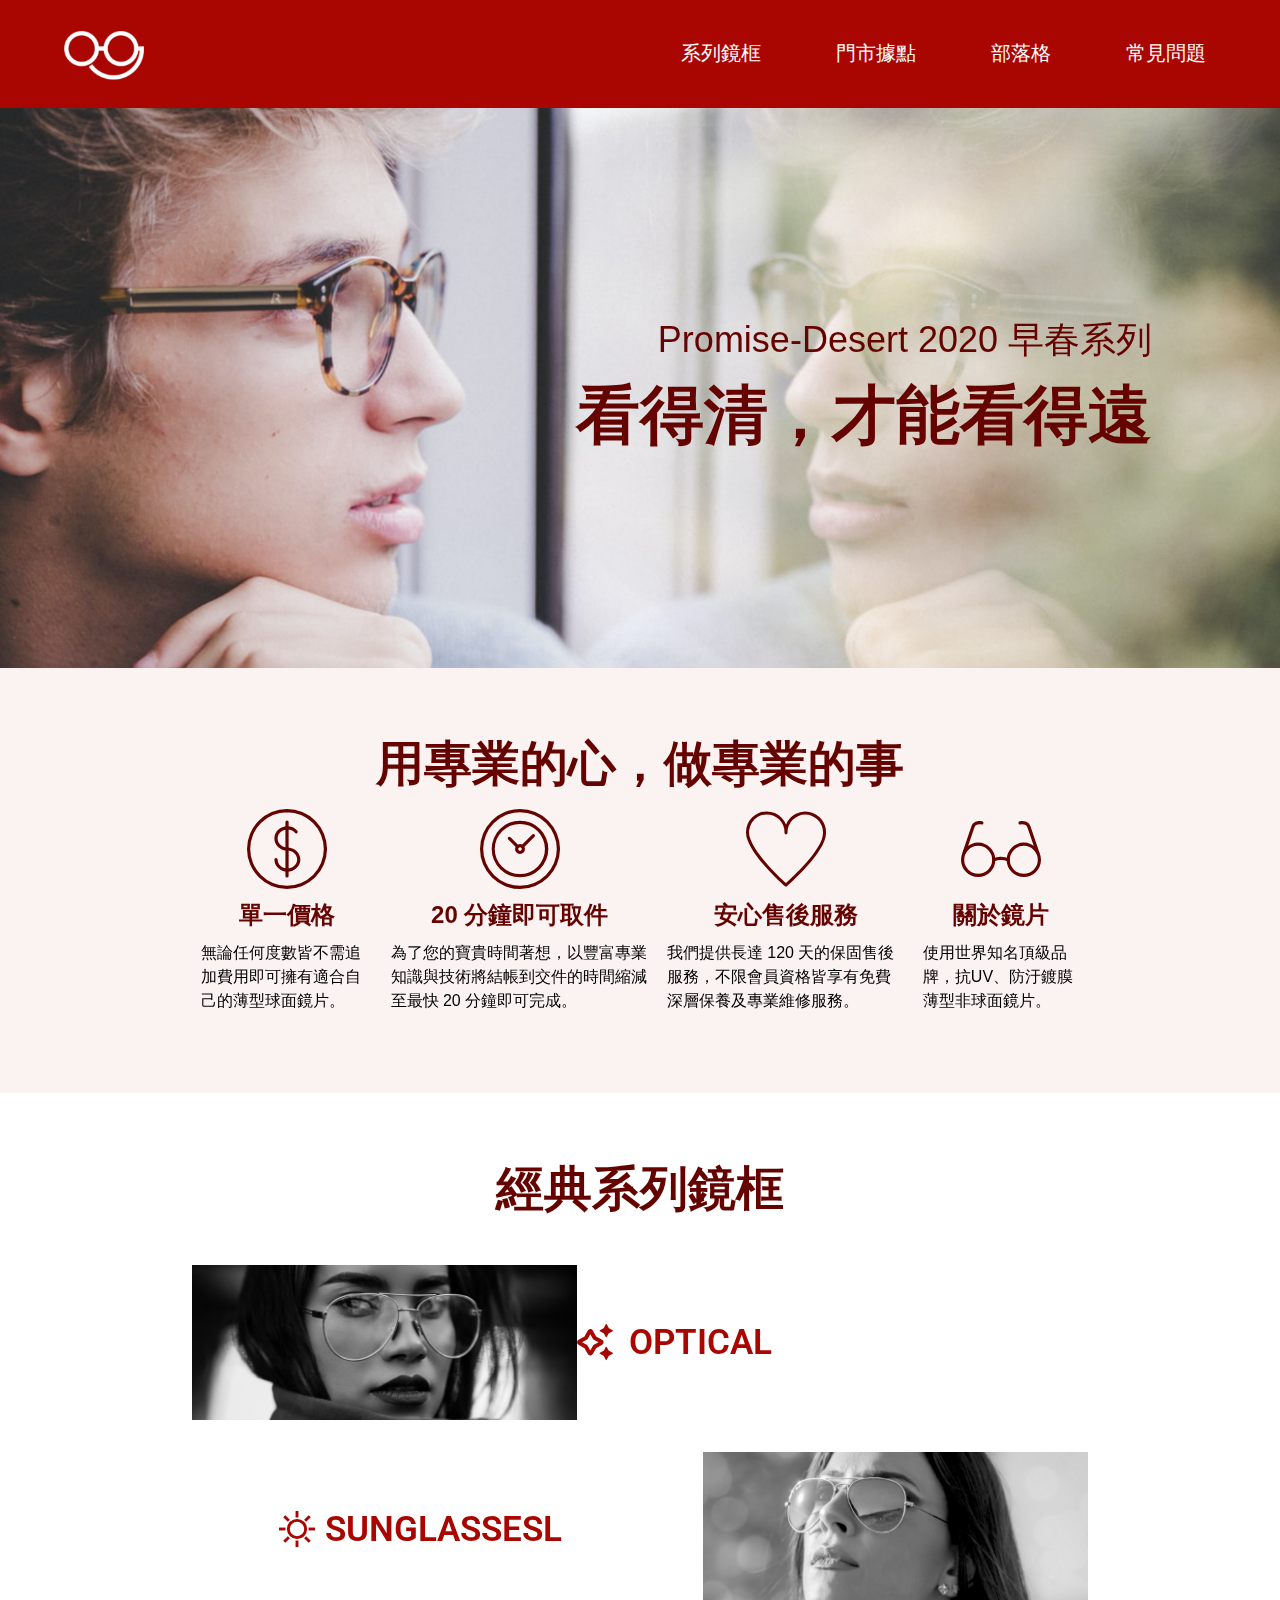
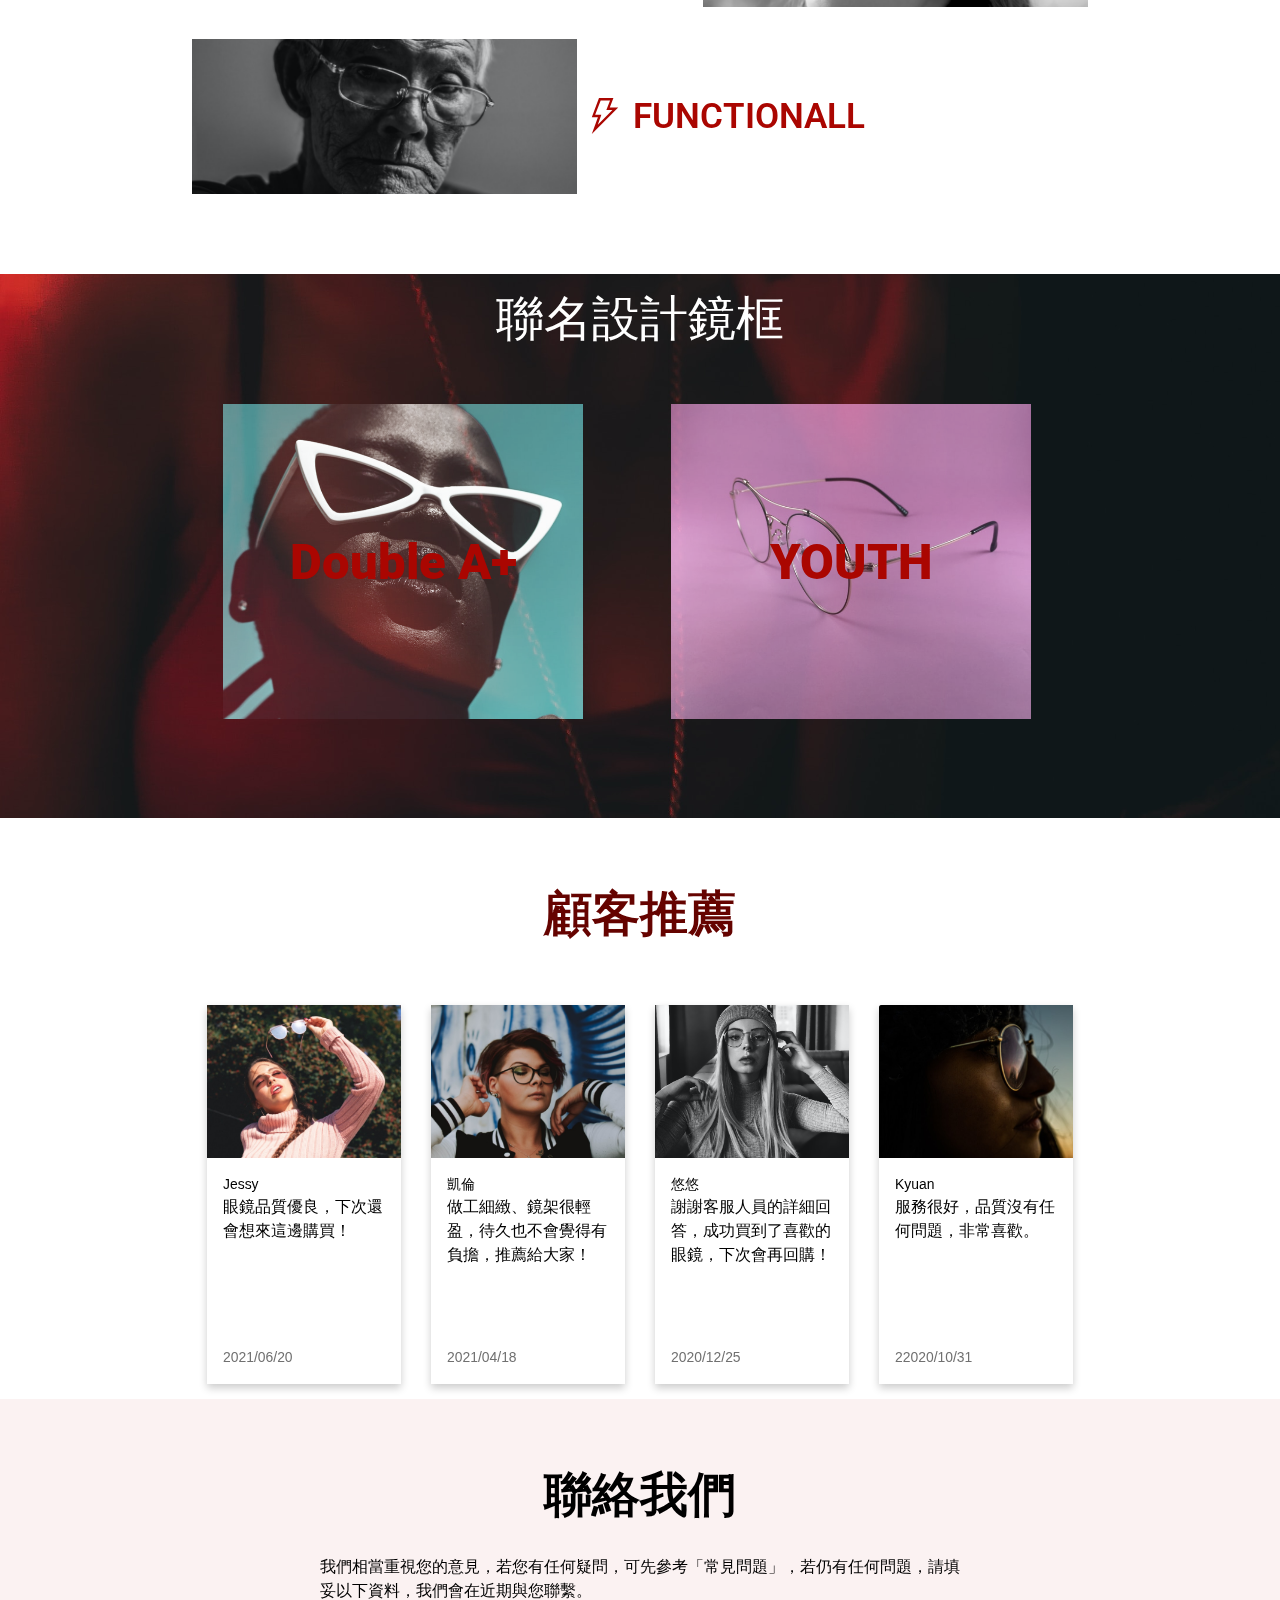
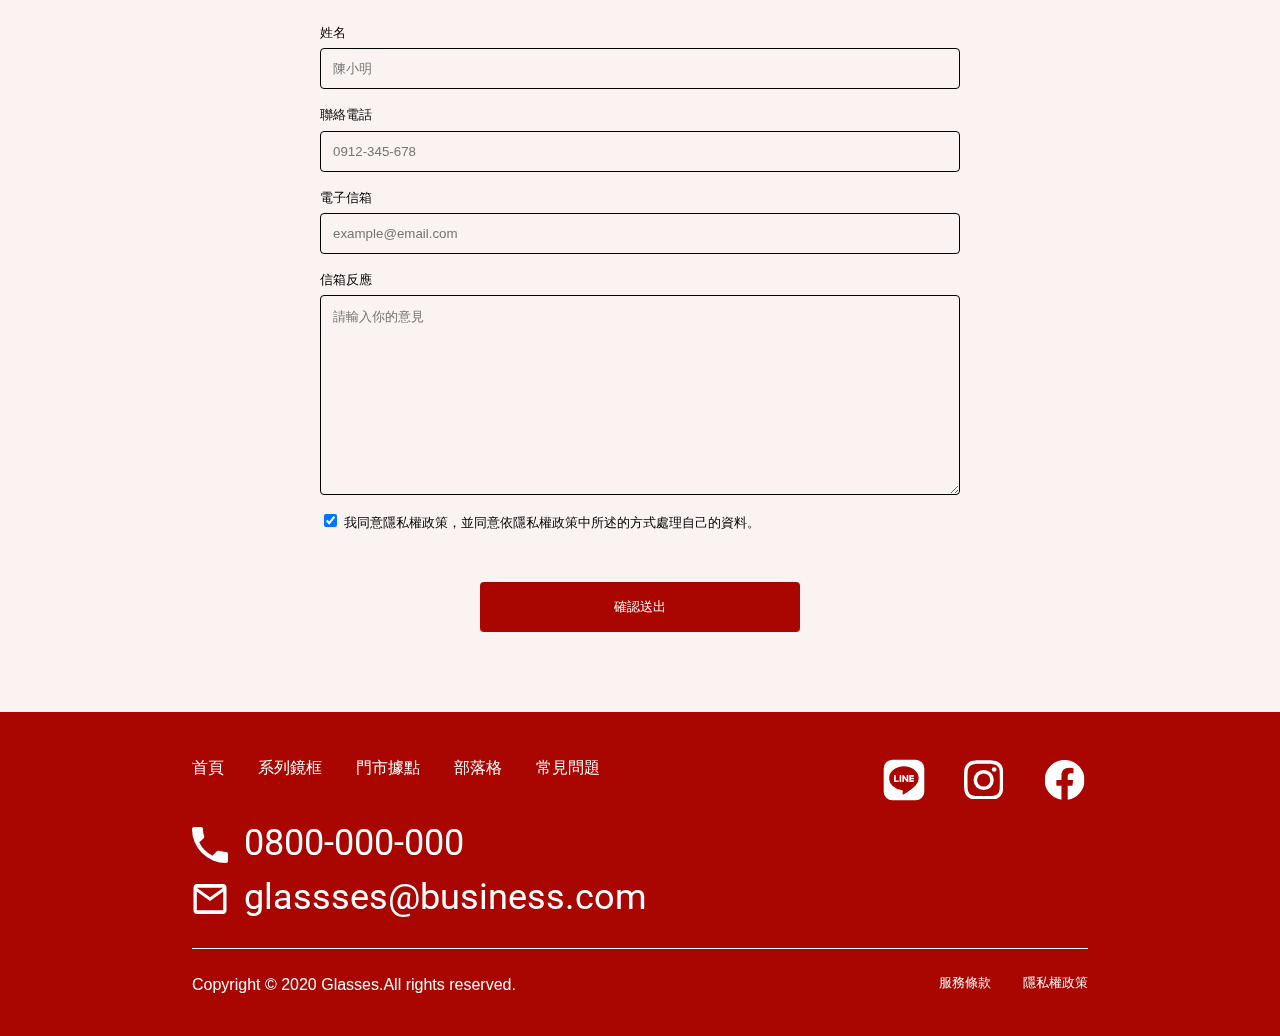
==== commit 72c91849: "Update 2021-08-06T16:51:06.395Z" ====
--- a/index.html
+++ b/index.html
@@ -16,7 +16,7 @@
       <div class="menu">
         <ul>
           <li><a href="Product_sun.html">系列鏡框</a></li>
-          <li><a href="#">門市據點</a></li>
+          <li><a href="location.html">門市據點</a></li>
           <li><a href="#">部落格</a></li>
           <li><a href="#">常見問題</a></li>
         </ul>
@@ -151,8 +151,8 @@
     <div class="message">
       <Ul class="product">
         <li><a href="index.html">首頁</a></li>
-        <li><a href="./Product_sun.html">系列鏡框</a></li>
-        <li><a href="#">門市據點</a></li>
+        <li><a href="Product_sun.html">系列鏡框</a></li>
+        <li><a href="location.html">門市據點</a></li>
         <li><a href="#">部落格</a></li>
         <li><a href="#">常見問題</a></li>
         <li class="ig"><img src="./assets/images/icon-fb.svg" alt=""><img src="./assets/images/icon-ig.svg" alt=""><img
--- a/assets/style/all.css
+++ b/assets/style/all.css
@@ -197,7 +197,11 @@
   h2 {
     font-size: 2rem; }
   h3 {
-    font-size: 1.25rem; } }
+    font-size: 1.25rem; }
+  .fs-1 {
+    font-size: 2rem; }
+  .fs-2 {
+    font-size: 1.5rem; } }
 
 @media (max-width: 414px) {
   h1 {
@@ -208,7 +212,11 @@
   h3 {
     font-size: 1rem; }
   h4 {
-    font-size: 1.5rem; } }
+    font-size: 1.5rem; }
+  .fs-1 {
+    font-size: 1.25rem; }
+  .fs-2 {
+    font-size: 1.25rem; } }
 
 .mt-60 {
   margin-top: 60px; }
@@ -438,9 +446,63 @@
     font-size: 1.25rem;
     font-weight: 100; } }
 
+@media (max-width: 609px) {
+  .menu {
+    float: none;
+    padding-right: 0; } }
+
 @media (max-width: 631px) {
   .menu a {
     padding: 0 0; } }
+
+@media (max-width: 513px) {
+  .menu li {
+    width: 49.4%; } }
+
+@media (max-width: 476px) {
+  .menu {
+    padding-top: 10px;
+    padding-bottom: 0;
+    padding-right: 0;
+    float: none; }
+  .menu a {
+    vertical-align: middle;
+    padding: 0; }
+  .menu li :hover {
+    background-color: var(--red100);
+    color: var(--red700);
+    display: block;
+    width: 382px;
+    height: 41px; }
+  .navber {
+    text-align: center;
+    height: 140px; }
+  .navber img {
+    width: 48px;
+    height: 29px;
+    padding-top: 10px;
+    padding-bottom: 0;
+    padding-left: 0;
+    float: none; }
+  .menu ul {
+    text-align: center;
+    display: -webkit-box;
+    display: -ms-flexbox;
+    display: flex;
+    -webkit-box-orient: horizontal;
+    -webkit-box-direction: normal;
+        -ms-flex-direction: row;
+            flex-direction: row;
+    -ms-flex-wrap: wrap;
+        flex-wrap: wrap;
+    -webkit-box-pack: justify;
+        -ms-flex-pack: justify;
+            justify-content: space-between; }
+  .menu li {
+    border: 1px #fff solid;
+    width: 49.5%;
+    height: 41px;
+    margin-left: 0; } }
 
 @media (max-width: 414px) {
   .menu {
@@ -550,13 +612,13 @@
   -webkit-box-sizing: border-box;
           box-sizing: border-box; }
 
-.product-menu li :active {
+.active {
   color: var(--red300); }
 
 .optical-banner img {
   display: block;
-  max-width: 100%;
-  height: auto; }
+  width: 100%;
+  height: 296px; }
 
 .banner-img {
   width: calc(100vw / 2); }
@@ -570,28 +632,23 @@
 .celluloid-box {
   text-align: center;
   padding-top: 80px; }
-
-.celluloid-product-group {
-  padding-top: 40px;
-  width: 70%; }
 
 .color-box-1 {
   width: 24px;
   height: 24px;
   border-radius: 4px;
-  background-color: #5F3E2D; }
+  background-color: #5f3e2d; }
 
 .color-box-2 {
   width: 24px;
   height: 24px;
   border-radius: 4px;
-  background-color: #B75929; }
+  background-color: #b75929; }
 
 .celluloid-product img {
   width: 282px; }
 
 .celluloid-product {
-  max-width: 282px;
   margin-top: 20px;
   margin-bottom: 104px; }
 
@@ -612,6 +669,7 @@
   display: flex; }
 
 .celluloid-product-group {
+  padding-top: 40px;
   display: -webkit-box;
   display: -ms-flexbox;
   display: flex;
@@ -637,15 +695,156 @@
   float: left;
   padding: 8px 16px;
   text-decoration: none;
-  -webkit-transition: background-color .3s;
-  -o-transition: background-color .3s;
-  transition: background-color .3s;
+  -webkit-transition: background-color 0.3s;
+  -o-transition: background-color 0.3s;
+  transition: background-color 0.3s;
   border: 1px solid #555555; }
 
 .pagination li a.active {
   background-color: #000000;
   color: #fff;
-  border: 1 px solid  #555555; }
+  border: 1 px solid #555555; }
+
+@media (max-width: 768px) {
+  .product-menu li {
+    -webkit-box-align: center;
+        -ms-flex-align: center;
+            align-items: center; }
+  .product-menu a {
+    font-size: 1.5rem; }
+  .optical-banner img {
+    height: 304px;
+    -o-object-fit: cover;
+       object-fit: cover; }
+  .celluloid-box {
+    padding-top: 56px; }
+  .celluloid-product-group {
+    width: auto;
+    padding-top: 32px; }
+  .celluloid-product {
+    margin-top: 0; } }
+
+@media (max-width: 605px) {
+  .product-menu img {
+    width: 24px; }
+  .product-menu a {
+    font-size: 1rem; } }
+
+@media (max-width: 414px) {
+  .product-menu li {
+    -webkit-box-align: center;
+        -ms-flex-align: center;
+            align-items: center; }
+  .product-menu a {
+    font-size: 0.8rem; }
+  .celluloid-product {
+    max-width: auto; }
+  .celluloid-product img {
+    width: 345px; }
+  .product-menu img {
+    width: 15px; }
+  .optical-banner img {
+    height: 148px;
+    -o-object-fit: cover;
+       object-fit: cover; }
+  .celluloid-box {
+    padding-top: 56px; }
+  .celluloid-product-group {
+    width: auto;
+    padding-top: 32px; }
+  .celluloid-product {
+    margin-top: 0;
+    margin-bottom: 32px; }
+  .celluloid-product h4 {
+    font-size: 1rem; } }
+
+.borde {
+  border-left: 8px solid #9f1213; }
+
+.container_map {
+  width: 70%;
+  margin: 0 auto;
+  margin-top: 204px; }
+
+.borde h2 {
+  margin-left: 14px; }
+
+.maps_chose select {
+  margin: 0px 0px 0px 20px;
+  width: 324px;
+  height: 45px;
+  border: 1px solid #ced4da;
+  padding: 8px 15px;
+  font-size: 1.125rem;
+  color: #495057; }
+
+.maps_chose {
+  margin-top: 62px;
+  display: -webkit-box;
+  display: -ms-flexbox;
+  display: flex;
+  -webkit-box-align: center;
+      -ms-flex-align: center;
+          align-items: center; }
+
+.map_group {
+  width: 70%;
+  margin: 0 auto;
+  color: #212529;
+  margin-top: 16px;
+  display: -webkit-box;
+  display: -ms-flexbox;
+  display: flex;
+  -webkit-box-orient: horizontal;
+  -webkit-box-direction: normal;
+      -ms-flex-direction: row;
+          flex-direction: row;
+  -ms-flex-wrap: wrap;
+      flex-wrap: wrap; }
+
+.map {
+  margin: 16px 10px; }
+
+.map img {
+  width: 350px;
+  height: 224px;
+  display: block; }
+
+.map_text img {
+  width: 20px;
+  height: 20px;
+  margin-right: 11px; }
+
+.map_text ul {
+  border: 1px solid #00000020;
+  padding: 16px 26px;
+  font-size: 1.25rem; }
+
+.map_text li {
+  display: -webkit-box;
+  display: -ms-flexbox;
+  display: flex;
+  -webkit-box-align: center;
+      -ms-flex-align: center;
+          align-items: center; }
+
+.map_text h4 {
+  line-height: 2;
+  border: 1px solid #00000020;
+  padding-left: 26px; }
+
+.map_text {
+  width: 350px; }
+
+.map_button {
+  width: 350px;
+  background-color: #000;
+  color: #fff;
+  font-size: 1.18rem;
+  line-height: 3; }
+
+.map_button:hover {
+  background-color: rgba(0, 0, 0, 0.829); }
 
 .container {
   clear: both;
@@ -730,7 +929,7 @@
           justify-content: space-evenly; }
 
 .card_group img {
-  width: 57%;
+  width: 43%;
   display: block; }
 
 .card_group a {
